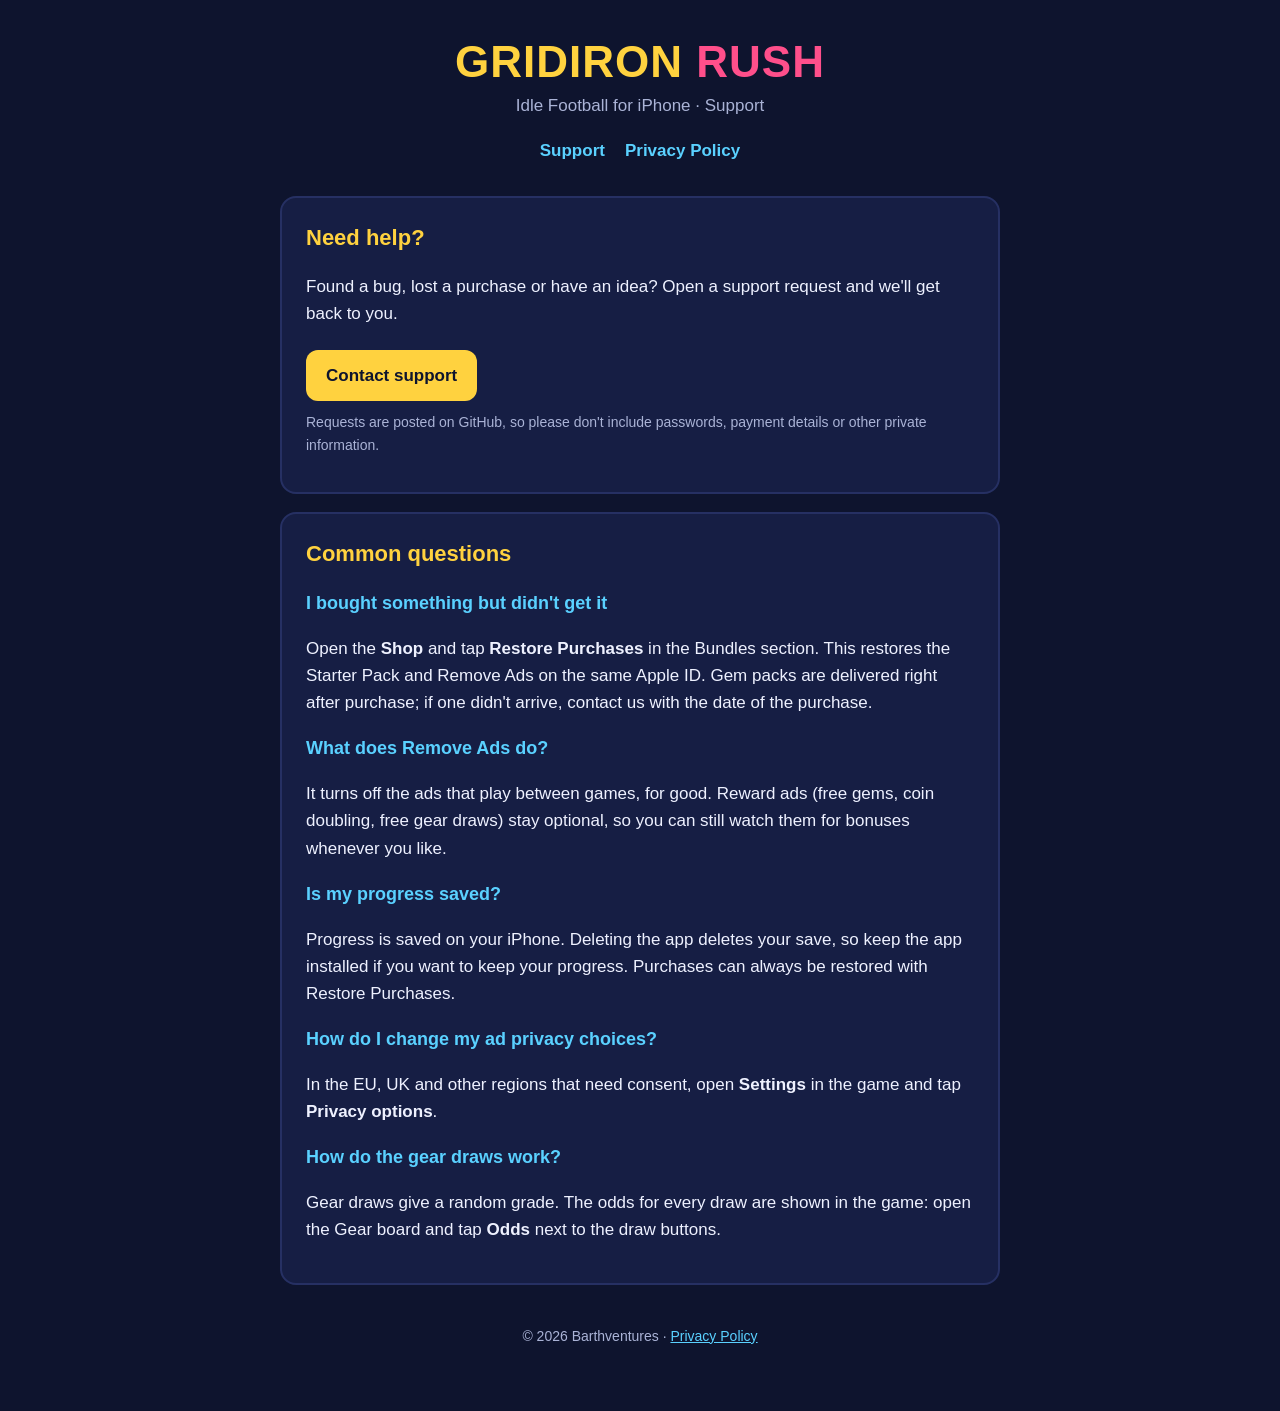
==== index.html @ 5ed7a211 "Support and privacy pages" ====
<!doctype html>
<html lang="en">
<head>
  <meta charset="utf-8">
  <meta name="viewport" content="width=device-width, initial-scale=1">
  <title>Gridiron Rush Support</title>
  <meta name="description" content="Help and support for Gridiron Rush: Idle Football on iPhone.">
  <link rel="stylesheet" href="style.css">
</head>
<body>
<div class="wrap">
  <header>
    <p class="logo"><span class="g">Gridiron</span> <span class="r">Rush</span></p>
    <p class="tag">Idle Football for iPhone · Support</p>
    <nav><a href="index.html">Support</a><a href="privacy.html">Privacy Policy</a></nav>
  </header>

  <section class="card">
    <h2>Need help?</h2>
    <p>Found a bug, lost a purchase or have an idea? Open a support request and we'll get back to you.</p>
    <a class="button" href="https://github.com/AdamBarth5/gridiron-rush-support/issues/new">Contact support</a>
    <p style="color:var(--muted);font-size:14px;margin-top:10px">Requests are posted on GitHub, so please don't
      include passwords, payment details or other private information.</p>
  </section>

  <section class="card">
    <h2>Common questions</h2>

    <h3>I bought something but didn't get it</h3>
    <p>Open the <b>Shop</b> and tap <b>Restore Purchases</b> in the Bundles section. This restores the Starter Pack
      and Remove Ads on the same Apple ID. Gem packs are delivered right after purchase; if one didn't arrive, contact
      us with the date of the purchase.</p>

    <h3>What does Remove Ads do?</h3>
    <p>It turns off the ads that play between games, for good. Reward ads (free gems, coin doubling, free gear draws)
      stay optional, so you can still watch them for bonuses whenever you like.</p>

    <h3>Is my progress saved?</h3>
    <p>Progress is saved on your iPhone. Deleting the app deletes your save, so keep the app installed if you want to
      keep your progress. Purchases can always be restored with Restore Purchases.</p>

    <h3>How do I change my ad privacy choices?</h3>
    <p>In the EU, UK and other regions that need consent, open <b>Settings</b> in the game and tap
      <b>Privacy options</b>.</p>

    <h3>How do the gear draws work?</h3>
    <p>Gear draws give a random grade. The odds for every draw are shown in the game: open the Gear board and tap
      <b>Odds</b> next to the draw buttons.</p>
  </section>

  <footer>© 2026 Barthventures · <a href="privacy.html">Privacy Policy</a></footer>
</div>
</body>
</html>
---- style.css ----
:root {
  --navy: #0e142e;
  --panel: #161e44;
  --gold: #ffd23f;
  --pink: #ff4f8b;
  --ice: #5ad1ff;
  --text: #eef1ff;
  --muted: #aab3d6;
}
* { box-sizing: border-box; }
body {
  margin: 0;
  background: var(--navy);
  color: var(--text);
  font: 17px/1.6 -apple-system, BlinkMacSystemFont, "Avenir Next", "Segoe UI", Roboto, sans-serif;
}
.wrap { max-width: 760px; margin: 0 auto; padding: 40px 20px 64px; }
header { text-align: center; margin-bottom: 32px; }
.logo { font: 900 44px/1 "Helvetica Neue", Impact, sans-serif; letter-spacing: 1px; font-stretch: condensed;
        text-transform: uppercase; margin: 0; }
.logo .g { color: var(--gold); }
.logo .r { color: var(--pink); }
.tag { color: var(--muted); margin: 8px 0 0; }
nav { margin-top: 18px; }
nav a { color: var(--ice); margin: 0 10px; text-decoration: none; font-weight: 600; }
nav a:hover { text-decoration: underline; }
.card { background: var(--panel); border: 2px solid #263063; border-radius: 16px; padding: 22px 24px; margin: 18px 0; }
h2 { color: var(--gold); margin: 0 0 8px; font-size: 22px; }
h3 { color: var(--ice); margin: 18px 0 6px; font-size: 18px; }
a { color: var(--ice); }
.button { display: inline-block; background: var(--gold); color: var(--navy); font-weight: 800; padding: 12px 20px;
          border-radius: 12px; text-decoration: none; margin-top: 6px; }
ul { padding-left: 22px; }
footer { color: var(--muted); text-align: center; font-size: 14px; margin-top: 40px; }
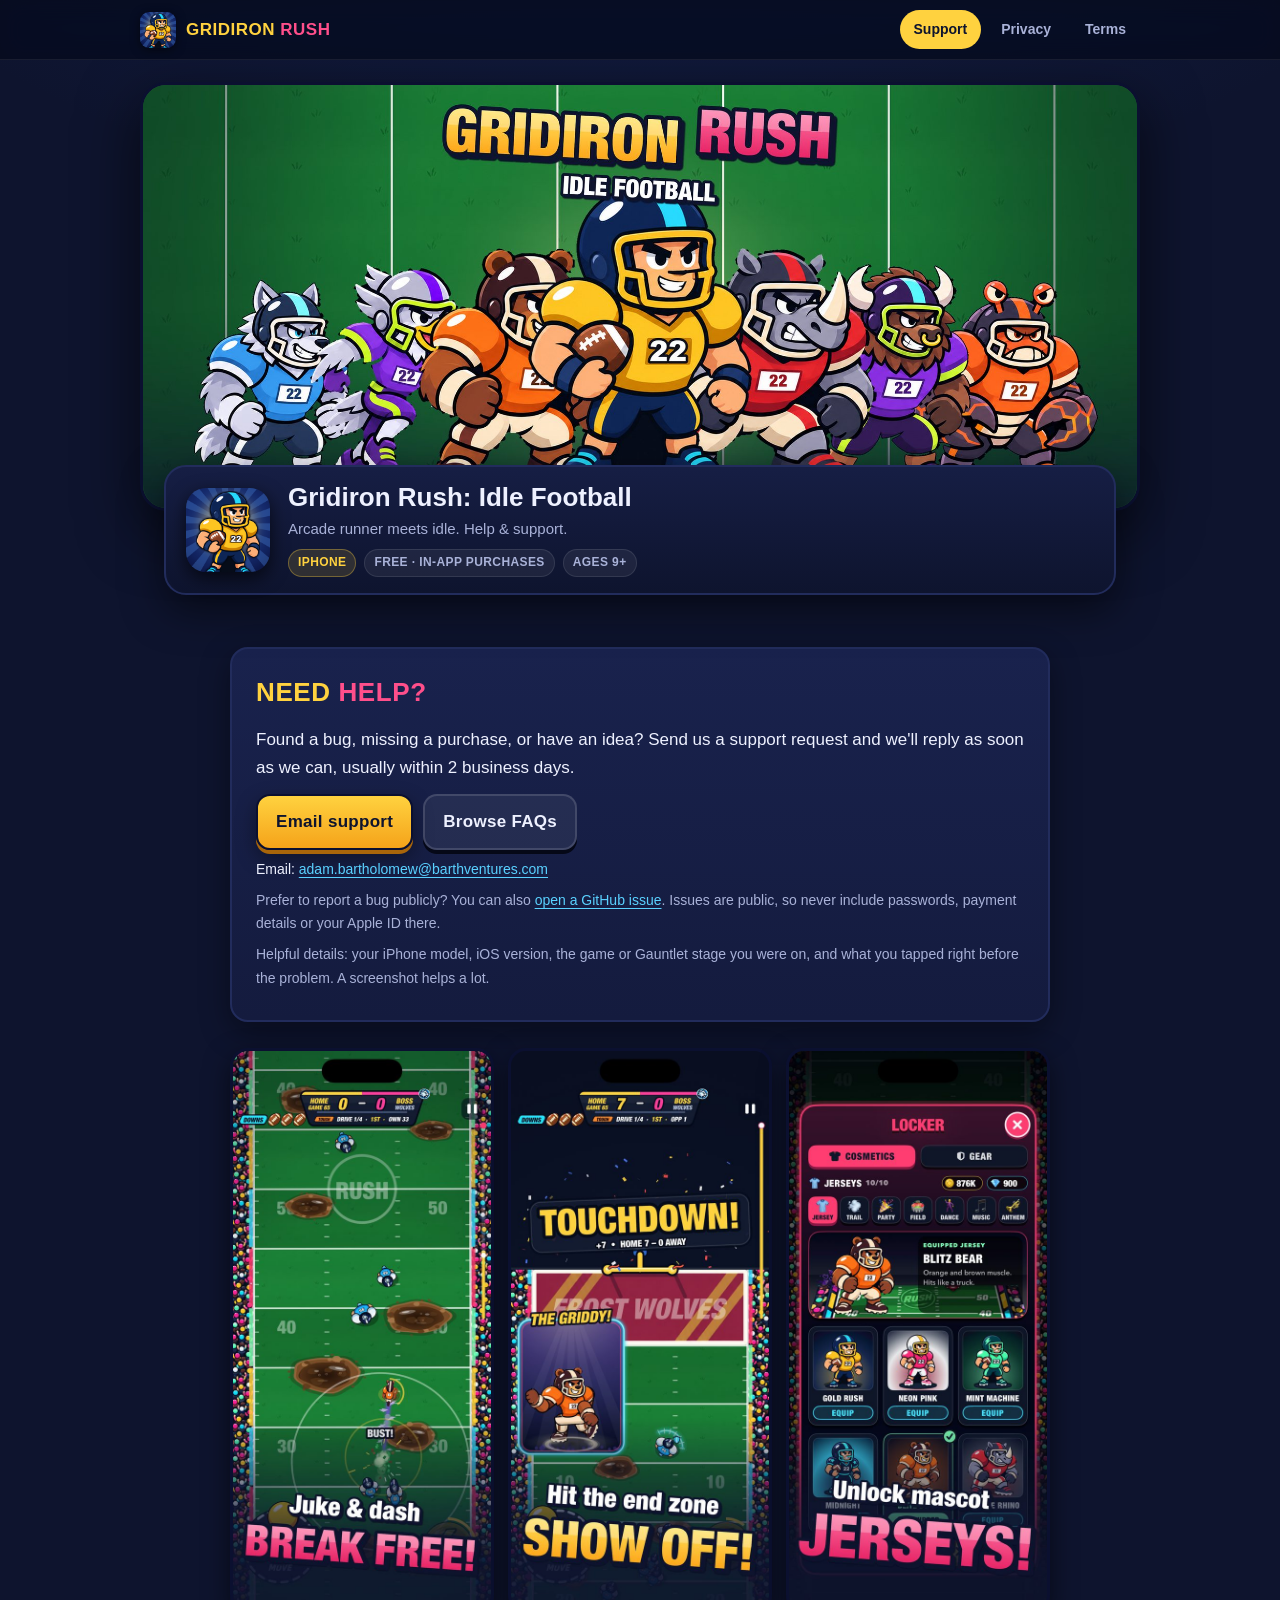
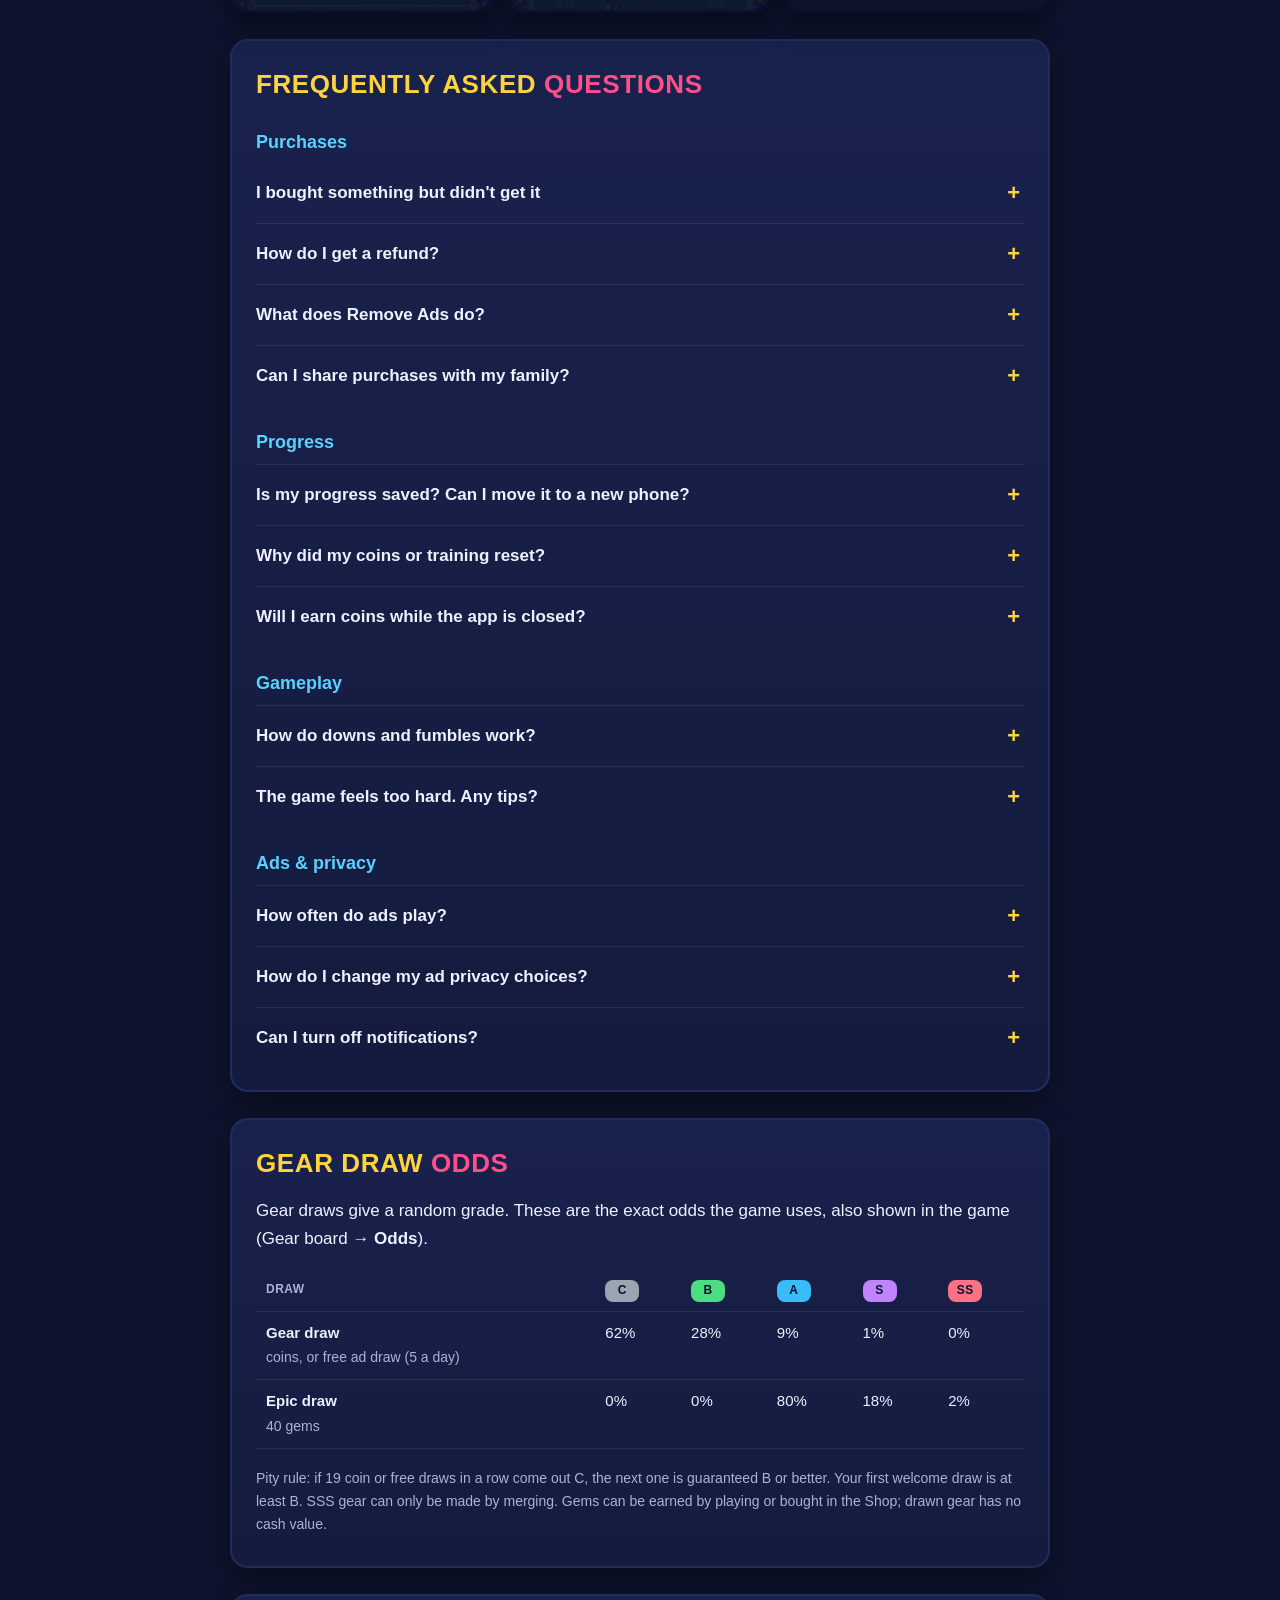
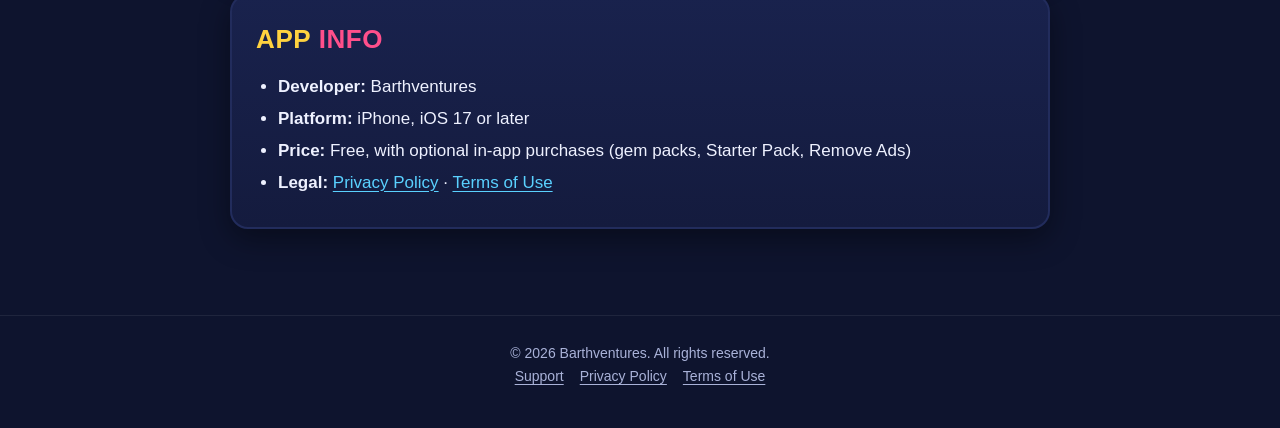
==== commit 35f44645: "Polished site, privacy policy, terms, support email" ====
--- a/index.html
+++ b/index.html
@@ -4,51 +4,145 @@
   <meta charset="utf-8">
   <meta name="viewport" content="width=device-width, initial-scale=1">
   <title>Gridiron Rush Support</title>
-  <meta name="description" content="Help and support for Gridiron Rush: Idle Football on iPhone.">
+  <meta name="description" content="Help, FAQs and contact for Gridiron Rush: Idle Football on iPhone.">
+  <meta property="og:title" content="Gridiron Rush: Idle Football · Support">
+  <meta property="og:image" content="img/hero.jpg">
+  <link rel="icon" href="img/icon.png">
+  <link rel="apple-touch-icon" href="img/icon.png">
   <link rel="stylesheet" href="style.css">
 </head>
 <body>
-<div class="wrap">
-  <header>
-    <p class="logo"><span class="g">Gridiron</span> <span class="r">Rush</span></p>
-    <p class="tag">Idle Football for iPhone · Support</p>
-    <nav><a href="index.html">Support</a><a href="privacy.html">Privacy Policy</a></nav>
-  </header>
+<header class="topbar"><div class="inner">
+  <a class="brand" href="index.html"><img src="img/icon.png" alt=""><span><span class="g">Gridiron</span> <span class="r">Rush</span></span></a>
+  <nav class="tabs"><a class="on" href="index.html">Support</a><a href="privacy.html">Privacy</a><a href="terms.html">Terms</a></nav>
+</div></header>
 
-  <section class="card">
-    <h2>Need help?</h2>
-    <p>Found a bug, lost a purchase or have an idea? Open a support request and we'll get back to you.</p>
-    <a class="button" href="https://github.com/AdamBarth5/gridiron-rush-support/issues/new">Contact support</a>
-    <p style="color:var(--muted);font-size:14px;margin-top:10px">Requests are posted on GitHub, so please don't
-      include passwords, payment details or other private information.</p>
+<div class="hero">
+  <div class="art"><img src="img/hero.jpg" alt="Gridiron Rush mascots: Frost Wolf, Turbo Talon, Blitz Bear, the #22 hero, Rumble Rhino, Neon Bison and Magma Crab"></div>
+  <div class="titlecard">
+    <img src="img/icon.png" alt="Gridiron Rush app icon">
+    <div>
+      <h1>Gridiron Rush: Idle Football</h1>
+      <p>Arcade runner meets idle. Help &amp; support.</p>
+      <div class="chips"><span class="chip gold">iPhone</span><span class="chip">Free · In-app purchases</span><span class="chip">Ages 9+</span></div>
+    </div>
+  </div>
+</div>
+
+<main>
+  <section class="card" id="contact">
+    <h2>Need <span class="pink">help?</span></h2>
+    <p>Found a bug, missing a purchase, or have an idea? Send us a support request and we'll reply as soon as we can,
+      usually within 2 business days.</p>
+    <div class="btns">
+      <a class="btn" href="mailto:adam.bartholomew@barthventures.com?subject=Gridiron%20Rush%20support&amp;body=What%20happened%3F%0A%0AWhat%20did%20you%20expect%3F%0A%0AiPhone%20model%20and%20iOS%20version%3A%0A%0AGame%20or%20level%20you%20were%20on%3A%0A">Email support</a>
+      <a class="btn ghost" href="#faq">Browse FAQs</a>
+    </div>
+    <p class="small">Email: <a href="mailto:adam.bartholomew@barthventures.com">adam.bartholomew@barthventures.com</a></p>
+    <p class="muted small">Prefer to report a bug publicly? You can also
+      <a href="https://github.com/AdamBarth5/gridiron-rush-support/issues/new?title=Bug%3A%20">open a GitHub issue</a>.
+      Issues are public, so never include passwords, payment details or your Apple ID there.</p>
+    <p class="muted small">Helpful details: your iPhone model, iOS version, the game or Gauntlet stage you were on, and
+      what you tapped right before the problem. A screenshot helps a lot.</p>
+  </section>
+
+  <section>
+    <div class="shots">
+      <img src="img/gameplay.jpg" alt="Gameplay: juke and dash past defenders" loading="lazy">
+      <img src="img/touchdown.jpg" alt="Touchdown celebration with a mascot dance" loading="lazy">
+      <img src="img/locker.jpg" alt="Locker with mascot jerseys" loading="lazy">
+    </div>
+  </section>
+
+  <section class="card" id="faq">
+    <h2>Frequently asked <span class="pink">questions</span></h2>
+
+    <h3>Purchases</h3>
+    <details><summary>I bought something but didn't get it</summary><div class="a">
+      Make sure you're signed in with the same Apple ID you bought it with, then open the <b>Shop</b> and tap
+      <b>Restore Purchases</b> (in the Bundles section). This restores the <b>Starter Pack</b> and <b>Remove Ads</b>.
+      Gem packs are added the moment the purchase completes. If a gem pack didn't arrive, close and reopen the game
+      while online. If it's still missing, contact support with the date and the pack you bought (no receipt
+      numbers needed).</div></details>
+    <details><summary>How do I get a refund?</summary><div class="a">
+      All payments are handled by Apple, so refunds are requested from Apple at
+      <a href="https://reportaproblem.apple.com">reportaproblem.apple.com</a>. We can't issue refunds ourselves.
+      If a refund is granted, the purchased items may be removed from the game.</div></details>
+    <details><summary>What does Remove Ads do?</summary><div class="a">
+      It permanently turns off the ads that play between games. <b>Reward ads stay optional</b>: you can still watch
+      one when you choose to, for free gems, a free gear draw or double coins. Remove Ads is a one-time purchase and
+      can be restored on your other devices with the same Apple ID.</div></details>
+    <details><summary>Can I share purchases with my family?</summary><div class="a">
+      Purchases are tied to the Apple ID that bought them.</div></details>
+
+    <h3>Progress</h3>
+    <details><summary>Is my progress saved? Can I move it to a new phone?</summary><div class="a">
+      Your progress (games, coins, gems, cosmetics, gear) is saved on your iPhone. It's included in your iPhone's
+      iCloud or computer backup, so restoring a backup to a new phone brings it along. <b>Deleting the app deletes
+      your progress</b>, and there's no online account to recover it. Purchases can always be restored with
+      Restore Purchases.</div></details>
+    <details><summary>Why did my coins or training reset?</summary><div class="a">
+      That's the <b>Hall of Fame</b>. Joining it starts you over at Game 1 in exchange for rings and permanent bonuses.
+      Your gems, cosmetics and trophies stay. Replayed games are shorter <b>quick games at 2× speed</b> until you pass
+      your old best.</div></details>
+    <details><summary>Will I earn coins while the app is closed?</summary><div class="a">
+      Yes. Your camp earns idle coins while you're away, up to a time limit, and you collect them when you come back
+      (watch a reward ad to double them). Auto-Train only spends coins while the game is open.</div></details>
+
+    <h3>Gameplay</h3>
+    <details><summary>How do downs and fumbles work?</summary><div class="a">
+      Each drive has <b>3 downs</b>: every tackle uses one. In field-goal range, your last down can be a field goal.
+      Running <b>head-first into a big hit</b> or getting hit by a charging blitzer can cause a <b>fumble</b>, which
+      ends the drive. Fumbles start at Game 4. Tied after regulation? Overtime: score a touchdown first and you win;
+      otherwise the other team gets one chance to answer.</div></details>
+    <details><summary>The game feels too hard. Any tips?</summary><div class="a">
+      Train <b>Sprint</b> and <b>Burst</b> between games, cut around defenders instead of running straight at them,
+      and save DASH for gaps. After a few losses in a row you get a <b>comeback boost</b>. How to Play (the ? button)
+      explains twists, hazards and bosses.</div></details>
+
+    <h3>Ads &amp; privacy</h3>
+    <details><summary>How often do ads play?</summary><div class="a">
+      At most one ad after every 2 finished games, never during play, never before Game 3, and never within 90
+      seconds of another one. Reward ads only play when you tap to watch one. Buy <b>Remove Ads</b> to turn off the
+      between-game ads.</div></details>
+    <details><summary>How do I change my ad privacy choices?</summary><div class="a">
+      In regions that need consent (such as the EU, EEA, UK and Switzerland), the game asks before showing ads. You can
+      change your answer any time: <b>Settings → Privacy options</b> in the game. Ads in the game are always
+      non-personalized, and the game never asks to track you. More in the <a href="privacy.html">Privacy Policy</a>.</div></details>
+    <details><summary>Can I turn off notifications?</summary><div class="a">
+      Yes. Notifications are only local reminders (your camp is full, your daily streak). Turn them off in iPhone
+      <b>Settings → Notifications → Gridiron Rush</b>.</div></details>
+  </section>
+
+  <section class="card" id="odds">
+    <h2>Gear draw <span class="pink">odds</span></h2>
+    <p>Gear draws give a random grade. These are the exact odds the game uses, also shown in the game (Gear board →
+      <b>Odds</b>).</p>
+    <div class="tablewrap"><table>
+      <tr><th>Draw</th><th><span class="grade g-c">C</span></th><th><span class="grade g-b">B</span></th>
+          <th><span class="grade g-a">A</span></th><th><span class="grade g-s">S</span></th><th><span class="grade g-ss">SS</span></th></tr>
+      <tr><td><b>Gear draw</b><br><span class="small muted">coins, or free ad draw (5 a day)</span></td><td>62%</td><td>28%</td><td>9%</td><td>1%</td><td>0%</td></tr>
+      <tr><td><b>Epic draw</b><br><span class="small muted">40 gems</span></td><td>0%</td><td>0%</td><td>80%</td><td>18%</td><td>2%</td></tr>
+    </table></div>
+    <p class="small muted">Pity rule: if 19 coin or free draws in a row come out C, the next one is guaranteed B or
+      better. Your first welcome draw is at least B. SSS gear can only be made by merging. Gems can be earned by
+      playing or bought in the Shop; drawn gear has no cash value.</p>
   </section>
 
   <section class="card">
-    <h2>Common questions</h2>
+    <h2>App <span class="pink">info</span></h2>
+    <ul>
+      <li><b>Developer:</b> Barthventures</li>
+      <li><b>Platform:</b> iPhone, iOS 17 or later</li>
+      <li><b>Price:</b> Free, with optional in-app purchases (gem packs, Starter Pack, Remove Ads)</li>
+      <li><b>Legal:</b> <a href="privacy.html">Privacy Policy</a> · <a href="terms.html">Terms of Use</a></li>
+    </ul>
+  </section>
+</main>
 
-    <h3>I bought something but didn't get it</h3>
-    <p>Open the <b>Shop</b> and tap <b>Restore Purchases</b> in the Bundles section. This restores the Starter Pack
-      and Remove Ads on the same Apple ID. Gem packs are delivered right after purchase; if one didn't arrive, contact
-      us with the date of the purchase.</p>
-
-    <h3>What does Remove Ads do?</h3>
-    <p>It turns off the ads that play between games, for good. Reward ads (free gems, coin doubling, free gear draws)
-      stay optional, so you can still watch them for bonuses whenever you like.</p>
-
-    <h3>Is my progress saved?</h3>
-    <p>Progress is saved on your iPhone. Deleting the app deletes your save, so keep the app installed if you want to
-      keep your progress. Purchases can always be restored with Restore Purchases.</p>
-
-    <h3>How do I change my ad privacy choices?</h3>
-    <p>In the EU, UK and other regions that need consent, open <b>Settings</b> in the game and tap
-      <b>Privacy options</b>.</p>
-
-    <h3>How do the gear draws work?</h3>
-    <p>Gear draws give a random grade. The odds for every draw are shown in the game: open the Gear board and tap
-      <b>Odds</b> next to the draw buttons.</p>
-  </section>
-
-  <footer>© 2026 Barthventures · <a href="privacy.html">Privacy Policy</a></footer>
-</div>
+<footer>
+  © 2026 Barthventures. All rights reserved.<br>
+  <a href="index.html">Support</a><a href="privacy.html">Privacy Policy</a><a href="terms.html">Terms of Use</a>
+</footer>
 </body>
 </html>
--- a/style.css
+++ b/style.css
@@ -1,34 +1,158 @@
 :root {
-  --navy: #0e142e;
-  --panel: #161e44;
+  --navy-950: #070b1d;
+  --navy-900: #0e142e;
+  --navy-800: #161e44;
+  --navy-700: #222c5c;
   --gold: #ffd23f;
+  --gold-dark: #f5a31a;
   --pink: #ff4f8b;
+  --pink-dark: #d81b5f;
   --ice: #5ad1ff;
+  --mint: #4ade80;
   --text: #eef1ff;
-  --muted: #aab3d6;
+  --muted: #a9b2d8;
+  --radius: 18px;
 }
 * { box-sizing: border-box; }
+html { scroll-behavior: smooth; }
 body {
   margin: 0;
-  background: var(--navy);
   color: var(--text);
-  font: 17px/1.6 -apple-system, BlinkMacSystemFont, "Avenir Next", "Segoe UI", Roboto, sans-serif;
+  background: var(--navy-900);
+  background-image: radial-gradient(1200px 600px at 50% -200px, #1f3a8a55, transparent 70%);
+  font: 17px/1.65 -apple-system, BlinkMacSystemFont, "SF Pro Text", "Avenir Next", "Segoe UI", Roboto, sans-serif;
+  -webkit-font-smoothing: antialiased;
 }
-.wrap { max-width: 760px; margin: 0 auto; padding: 40px 20px 64px; }
-header { text-align: center; margin-bottom: 32px; }
-.logo { font: 900 44px/1 "Helvetica Neue", Impact, sans-serif; letter-spacing: 1px; font-stretch: condensed;
-        text-transform: uppercase; margin: 0; }
-.logo .g { color: var(--gold); }
-.logo .r { color: var(--pink); }
-.tag { color: var(--muted); margin: 8px 0 0; }
-nav { margin-top: 18px; }
-nav a { color: var(--ice); margin: 0 10px; text-decoration: none; font-weight: 600; }
-nav a:hover { text-decoration: underline; }
-.card { background: var(--panel); border: 2px solid #263063; border-radius: 16px; padding: 22px 24px; margin: 18px 0; }
-h2 { color: var(--gold); margin: 0 0 8px; font-size: 22px; }
-h3 { color: var(--ice); margin: 18px 0 6px; font-size: 18px; }
-a { color: var(--ice); }
-.button { display: inline-block; background: var(--gold); color: var(--navy); font-weight: 800; padding: 12px 20px;
-          border-radius: 12px; text-decoration: none; margin-top: 6px; }
-ul { padding-left: 22px; }
-footer { color: var(--muted); text-align: center; font-size: 14px; margin-top: 40px; }
+img { max-width: 100%; display: block; }
+a { color: var(--ice); text-underline-offset: 3px; }
+a:hover { color: #9be4ff; }
+
+/* ---------- top bar ---------- */
+.topbar {
+  position: sticky; top: 0; z-index: 10;
+  background: rgba(7, 11, 29, 0.82);
+  backdrop-filter: saturate(160%) blur(12px);
+  -webkit-backdrop-filter: saturate(160%) blur(12px);
+  border-bottom: 1px solid #ffffff12;
+}
+.topbar .inner { max-width: 1040px; margin: 0 auto; padding: 10px 20px; display: flex; align-items: center; gap: 12px; }
+.brand { display: flex; align-items: center; gap: 10px; text-decoration: none; color: var(--text); font-weight: 800; }
+.brand img { width: 36px; height: 36px; border-radius: 9px; box-shadow: 0 2px 10px #0008; }
+.brand span { font-family: "Helvetica Neue", Impact, sans-serif; font-stretch: condensed; letter-spacing: .5px; text-transform: uppercase; }
+.brand .g { color: var(--gold); } .brand .r { color: var(--pink); }
+.tabs { margin-left: auto; display: flex; gap: 6px; flex-wrap: wrap; }
+.tabs a {
+  text-decoration: none; color: var(--muted); font-weight: 700; font-size: 14px;
+  padding: 7px 13px; border-radius: 999px; border: 1px solid transparent;
+}
+.tabs a:hover { color: var(--text); background: #ffffff0d; }
+.tabs a.on { color: var(--navy-900); background: var(--gold); }
+
+/* ---------- hero ---------- */
+.hero { position: relative; max-width: 1040px; margin: 22px auto 0; padding: 0 20px; }
+.hero .art {
+  border-radius: 26px; overflow: hidden; border: 3px solid #0b1030;
+  box-shadow: 0 20px 60px #0009, inset 0 0 0 1px #ffffff14;
+  aspect-ratio: 1920 / 823; background: #134d2a;
+}
+.hero .art img { width: 100%; height: 100%; object-fit: cover; }
+.hero.slim .art { aspect-ratio: 1920 / 520; }
+.hero.slim .art img { object-position: 50% 25%; }
+.titlecard {
+  display: flex; align-items: center; gap: 18px;
+  margin: -46px 24px 0; position: relative;
+  background: linear-gradient(180deg, var(--navy-800), var(--navy-900));
+  border: 2px solid var(--navy-700); border-radius: 22px; padding: 16px 20px;
+  box-shadow: 0 14px 40px #0008;
+}
+.titlecard img { width: 84px; height: 84px; border-radius: 20px; box-shadow: 0 6px 18px #000a; flex: none; }
+.titlecard h1 { margin: 0; font-size: 26px; line-height: 1.15; }
+.titlecard p { margin: 4px 0 0; color: var(--muted); font-size: 15px; }
+.chips { display: flex; gap: 8px; flex-wrap: wrap; margin-top: 8px; }
+.chip { font-size: 12px; font-weight: 800; letter-spacing: .4px; text-transform: uppercase;
+        padding: 3px 9px; border-radius: 999px; background: #ffffff10; color: var(--muted); border: 1px solid #ffffff18; }
+.chip.gold { background: #ffd23f22; color: var(--gold); border-color: #ffd23f55; }
+
+/* ---------- layout ---------- */
+main { max-width: 860px; margin: 0 auto; padding: 26px 20px 30px; }
+section { margin: 26px 0; }
+.card {
+  background: linear-gradient(180deg, #19224d, #141b3e);
+  border: 2px solid var(--navy-700); border-radius: var(--radius);
+  padding: 22px 24px; box-shadow: 0 10px 30px #0006;
+}
+h2 { font-family: "Helvetica Neue", Impact, sans-serif; font-stretch: condensed; font-weight: 900;
+     text-transform: uppercase; letter-spacing: .6px; font-size: 26px; margin: 0 0 12px; color: var(--gold); }
+h2 .pink { color: var(--pink); }
+h3 { margin: 22px 0 6px; font-size: 18px; color: var(--ice); }
+p { margin: 8px 0; }
+.muted { color: var(--muted); }
+.small { font-size: 14px; }
+ul { padding-left: 22px; margin: 8px 0; }
+li { margin: 4px 0; }
+.toc { display: flex; flex-wrap: wrap; gap: 8px; margin-top: 6px; }
+.toc a { font-size: 14px; font-weight: 700; text-decoration: none; padding: 6px 12px; border-radius: 10px;
+         background: #ffffff0c; border: 1px solid #ffffff18; color: var(--text); }
+.toc a:hover { background: #ffffff18; }
+
+/* ---------- buttons ---------- */
+.btns { display: flex; gap: 10px; flex-wrap: wrap; margin-top: 12px; }
+.btn {
+  display: inline-flex; align-items: center; gap: 8px; text-decoration: none; font-weight: 900;
+  letter-spacing: .3px; padding: 12px 18px; border-radius: 14px; color: var(--navy-900);
+  background: linear-gradient(180deg, var(--gold), var(--gold-dark));
+  box-shadow: 0 4px 0 #a8650a, 0 8px 20px #0006; border: 2px solid #0b1030;
+}
+.btn:hover { color: var(--navy-900); filter: brightness(1.05); }
+.btn.ghost { background: #ffffff10; color: var(--text); box-shadow: 0 4px 0 #050817; border-color: #ffffff22; }
+.btn.ghost:hover { color: var(--text); background: #ffffff1a; }
+
+/* ---------- screenshots ---------- */
+.shots { display: grid; grid-template-columns: repeat(3, 1fr); gap: 14px; }
+.shots img { border-radius: 18px; border: 3px solid #0b1030; box-shadow: 0 10px 26px #0008; }
+
+/* ---------- FAQ ---------- */
+details { border-top: 1px solid #ffffff14; padding: 4px 0; }
+details:first-of-type { border-top: 0; }
+summary { cursor: pointer; list-style: none; font-weight: 700; padding: 12px 34px 12px 0; position: relative; }
+summary::-webkit-details-marker { display: none; }
+summary::after { content: "+"; position: absolute; right: 4px; top: 8px; font-size: 22px; color: var(--gold); font-weight: 900; }
+details[open] summary::after { content: "–"; }
+details .a { padding: 0 0 12px; color: #d7dcf5; }
+
+/* ---------- tables ---------- */
+table { width: 100%; border-collapse: collapse; margin: 10px 0; font-size: 15px; }
+th, td { text-align: left; padding: 9px 10px; border-bottom: 1px solid #ffffff14; vertical-align: top; }
+th { color: var(--muted); font-size: 12px; text-transform: uppercase; letter-spacing: .5px; }
+.grade { display: inline-block; min-width: 34px; text-align: center; font-weight: 900; border-radius: 8px; padding: 1px 6px; color: #0b1030; }
+.g-c { background: #9aa5b1; } .g-b { background: #4ade80; } .g-a { background: #38bdf8; }
+.g-s { background: #c084fc; } .g-ss { background: #fb7185; } .g-sss { background: #fbbf24; }
+.tablewrap { overflow-x: auto; }
+
+.note {
+  border-left: 4px solid var(--ice); background: #5ad1ff12; padding: 12px 14px; border-radius: 10px; margin: 12px 0;
+}
+.note.warn { border-color: var(--gold); background: #ffd23f12; }
+
+/* ---------- footer ---------- */
+footer { border-top: 1px solid #ffffff12; margin-top: 30px; padding: 26px 20px 40px; text-align: center; color: var(--muted); font-size: 14px; }
+footer a { color: var(--muted); margin: 0 8px; }
+
+@media (max-width: 640px) {
+  body { font-size: 16px; }
+  .brand span { display: none; }
+  .hero { padding: 0 14px; }
+  .hero .art { aspect-ratio: 16 / 10; border-radius: 20px; }
+  .hero.slim .art { aspect-ratio: 16 / 7; }
+  .titlecard { margin: 12px 0 0; padding: 12px 14px; gap: 12px; align-items: flex-start; }
+  .titlecard img { width: 60px; height: 60px; border-radius: 14px; }
+  .titlecard h1 { font-size: 20px; }
+  .titlecard p { font-size: 14px; }
+  .chips { gap: 5px; margin-top: 6px; }
+  .chip { font-size: 10.5px; padding: 2px 7px; }
+  th, td { padding: 8px 6px; font-size: 14px; }
+  .shots { grid-template-columns: repeat(3, 1fr); gap: 8px; }
+  .shots img { border-radius: 12px; border-width: 2px; }
+  .card { padding: 18px 16px; }
+  h2 { font-size: 22px; }
+}
